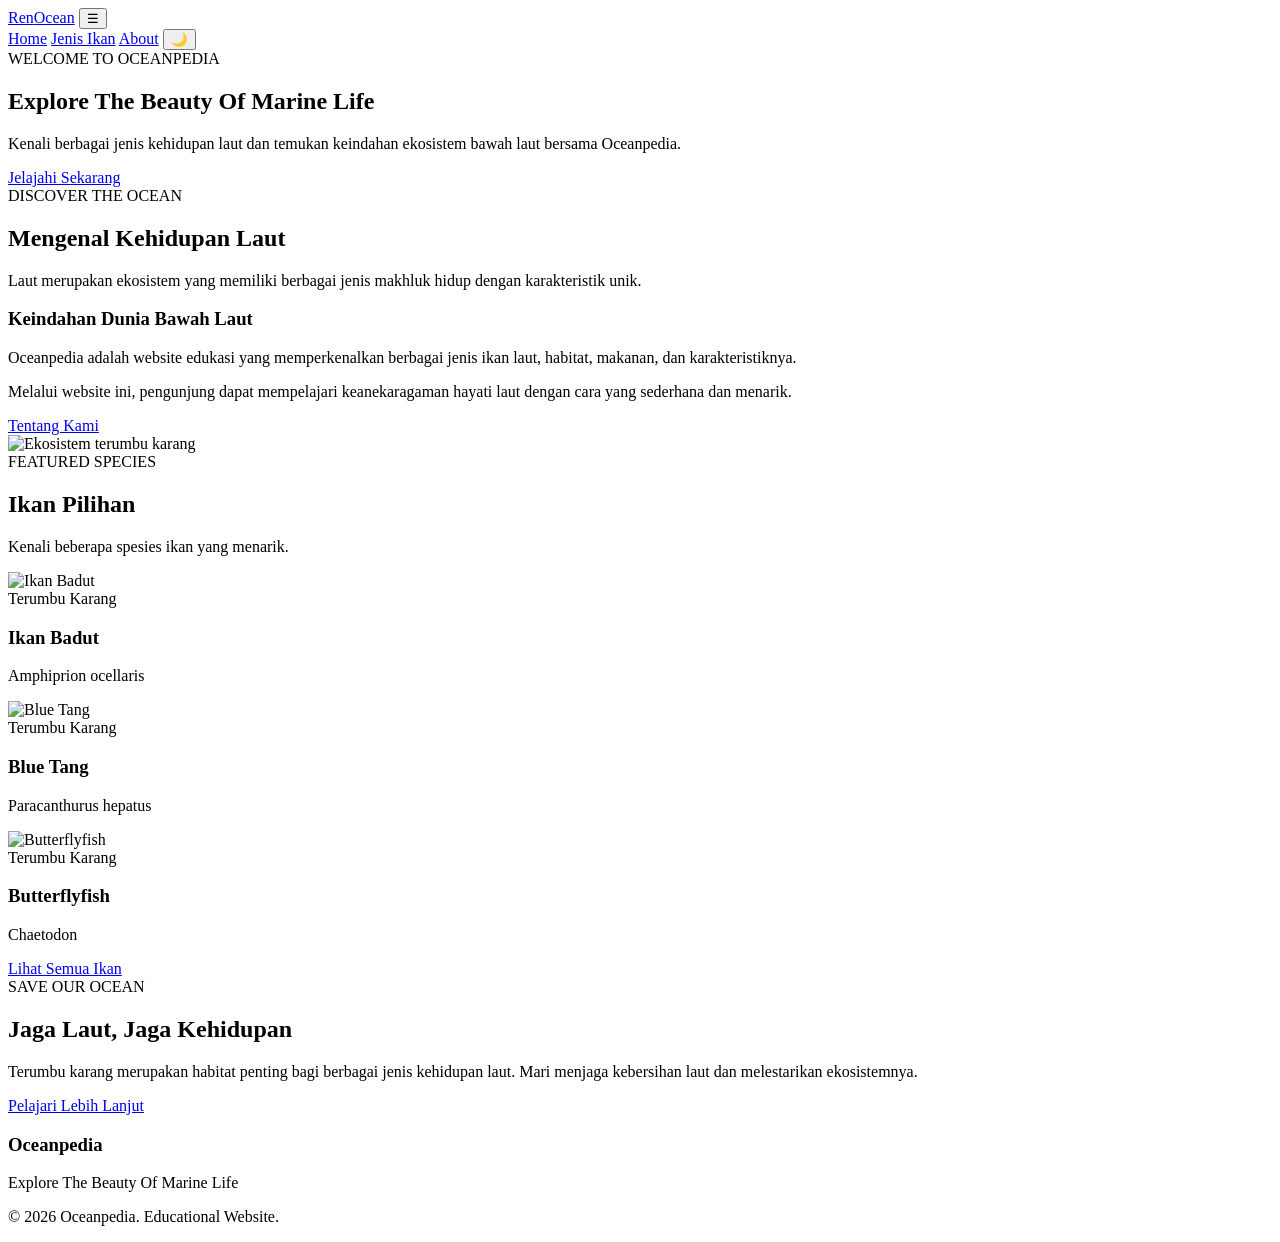
==== index.html @ 37a96e64 "Rename index to index.html" ====
<!DOCTYPE html>
<html lang="id">
<head>
    <meta charset="UTF-8">
    <meta name="viewport" content="width=device-width, initial-scale=1.0">
    <title>RenOcean | Explore Marine Life</title>
    <link rel="stylesheet" href="style.css">
</head>
<body>

<header class="navbar">
    <a href="index.html" class="logo">Ren<span>Ocean</span></a>

    <button class="menu-toggle" id="menuToggle">☰</button>

    <nav id="navMenu">
        <a href="index.html" class="active">Home</a>
        <a href="marine-life.html">Jenis Ikan</a>
        <a href="about.html">About</a>
        <button id="themeToggle" class="theme-btn">🌙</button>
    </nav>
</header>

<main>
    <section class="hero">
        <div class="hero-content">
            <span class="eyebrow">WELCOME TO OCEANPEDIA</span>
            <h1>Explore The Beauty Of Marine Life</h1>
            <p>
                Kenali berbagai jenis kehidupan laut dan temukan
                keindahan ekosistem bawah laut bersama Oceanpedia.
            </p>
            <a href="marine-life.html" class="btn-primary">
                Jelajahi Sekarang
            </a>
        </div>
    </section>

    <section class="section intro">
        <div class="section-heading">
            <span class="eyebrow">DISCOVER THE OCEAN</span>
            <h2>Mengenal Kehidupan Laut</h2>
            <p>
                Laut merupakan ekosistem yang memiliki berbagai
                jenis makhluk hidup dengan karakteristik unik.
            </p>
        </div>

        <div class="intro-grid">
            <div class="intro-text">
                <h3>Keindahan Dunia Bawah Laut</h3>
                <p>
                    Oceanpedia adalah website edukasi yang
                    memperkenalkan berbagai jenis ikan laut,
                    habitat, makanan, dan karakteristiknya.
                </p>
                <p>
                    Melalui website ini, pengunjung dapat
                    mempelajari keanekaragaman hayati laut
                    dengan cara yang sederhana dan menarik.
                </p>
                <a href="about.html" class="btn-secondary">
                    Tentang Kami
                </a>
            </div>

            <img src="images/coral1.jfif"
                 alt="Ekosistem terumbu karang"
                 class="intro-image">
        </div>
    </section>

    <section class="section featured">
        <div class="section-heading">
            <span class="eyebrow">FEATURED SPECIES</span>
            <h2>Ikan Pilihan</h2>
            <p>Kenali beberapa spesies ikan yang menarik.</p>
        </div>

        <div class="card-grid">
            <article class="fish-card">
                <img src="images/clownfish.jfif" alt="Ikan Badut">
                <div class="fish-info">
                    <span class="fish-category">Terumbu Karang</span>
                    <h3>Ikan Badut</h3>
                    <p>Amphiprion ocellaris</p>
                </div>
            </article>

            <article class="fish-card">
                <img src="images/blue-tang.jfif" alt="Blue Tang">
                <div class="fish-info">
                    <span class="fish-category">Terumbu Karang</span>
                    <h3>Blue Tang</h3>
                    <p>Paracanthurus hepatus</p>
                </div>
            </article>

            <article class="fish-card">
                <img src="images/butterflyfish.jfif" alt="Butterflyfish">
                <div class="fish-info">
                    <span class="fish-category">Terumbu Karang</span>
                    <h3>Butterflyfish</h3>
                    <p>Chaetodon</p>
                </div>
            </article>
        </div>

        <div class="center">
            <a href="marine-life.html" class="btn-primary">
                Lihat Semua Ikan
            </a>
        </div>
    </section>

    <section class="conservation">
        <div>
            <span class="eyebrow">SAVE OUR OCEAN</span>
            <h2>Jaga Laut, Jaga Kehidupan</h2>
            <p>
                Terumbu karang merupakan habitat penting bagi
                berbagai jenis kehidupan laut. Mari menjaga
                kebersihan laut dan melestarikan ekosistemnya.
            </p>
            <a href="about.html" class="btn-light">Pelajari Lebih Lanjut</a>
        </div>
    </section>
</main>

<footer class="footer">
    <h3>Oceanpedia</h3>
    <p>Explore The Beauty Of Marine Life</p>
    <p>© 2026 Oceanpedia. Educational Website.</p>
</footer>

<script src="main.js"></script>
</body>
</html>
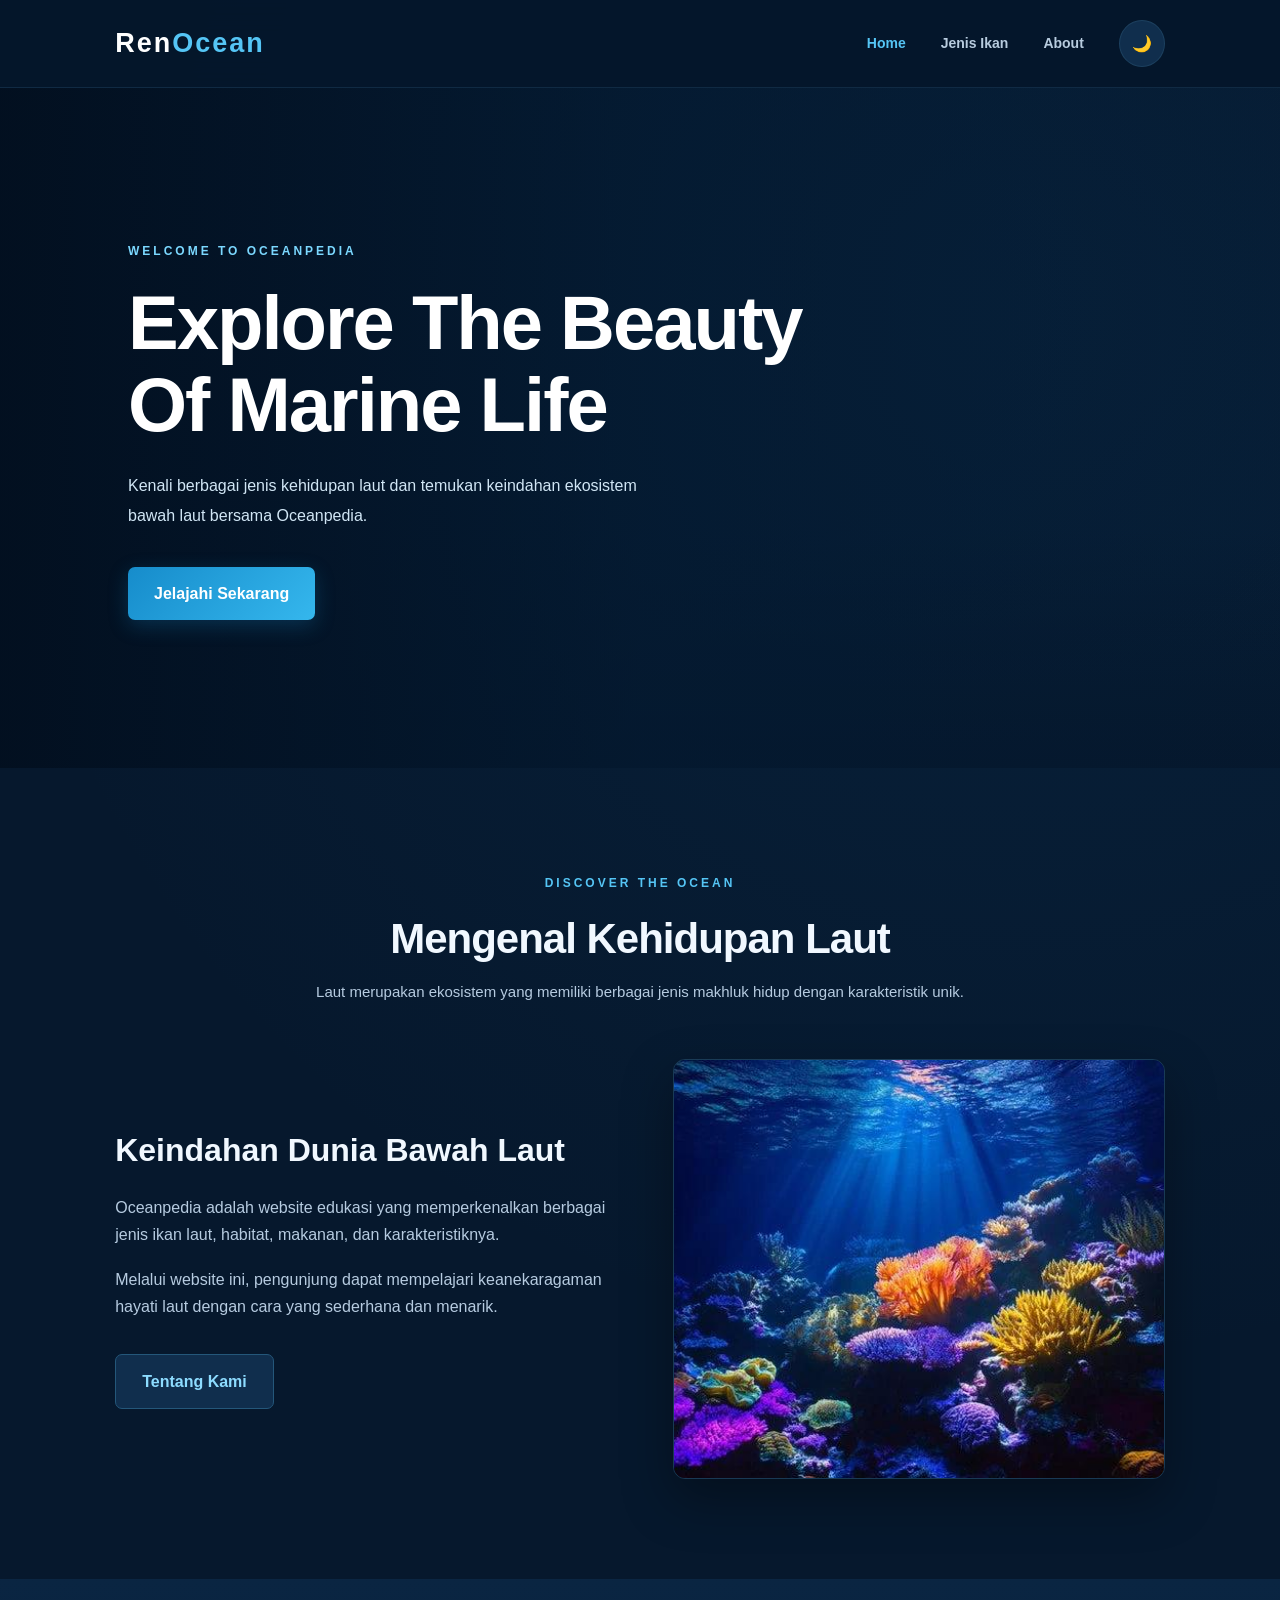
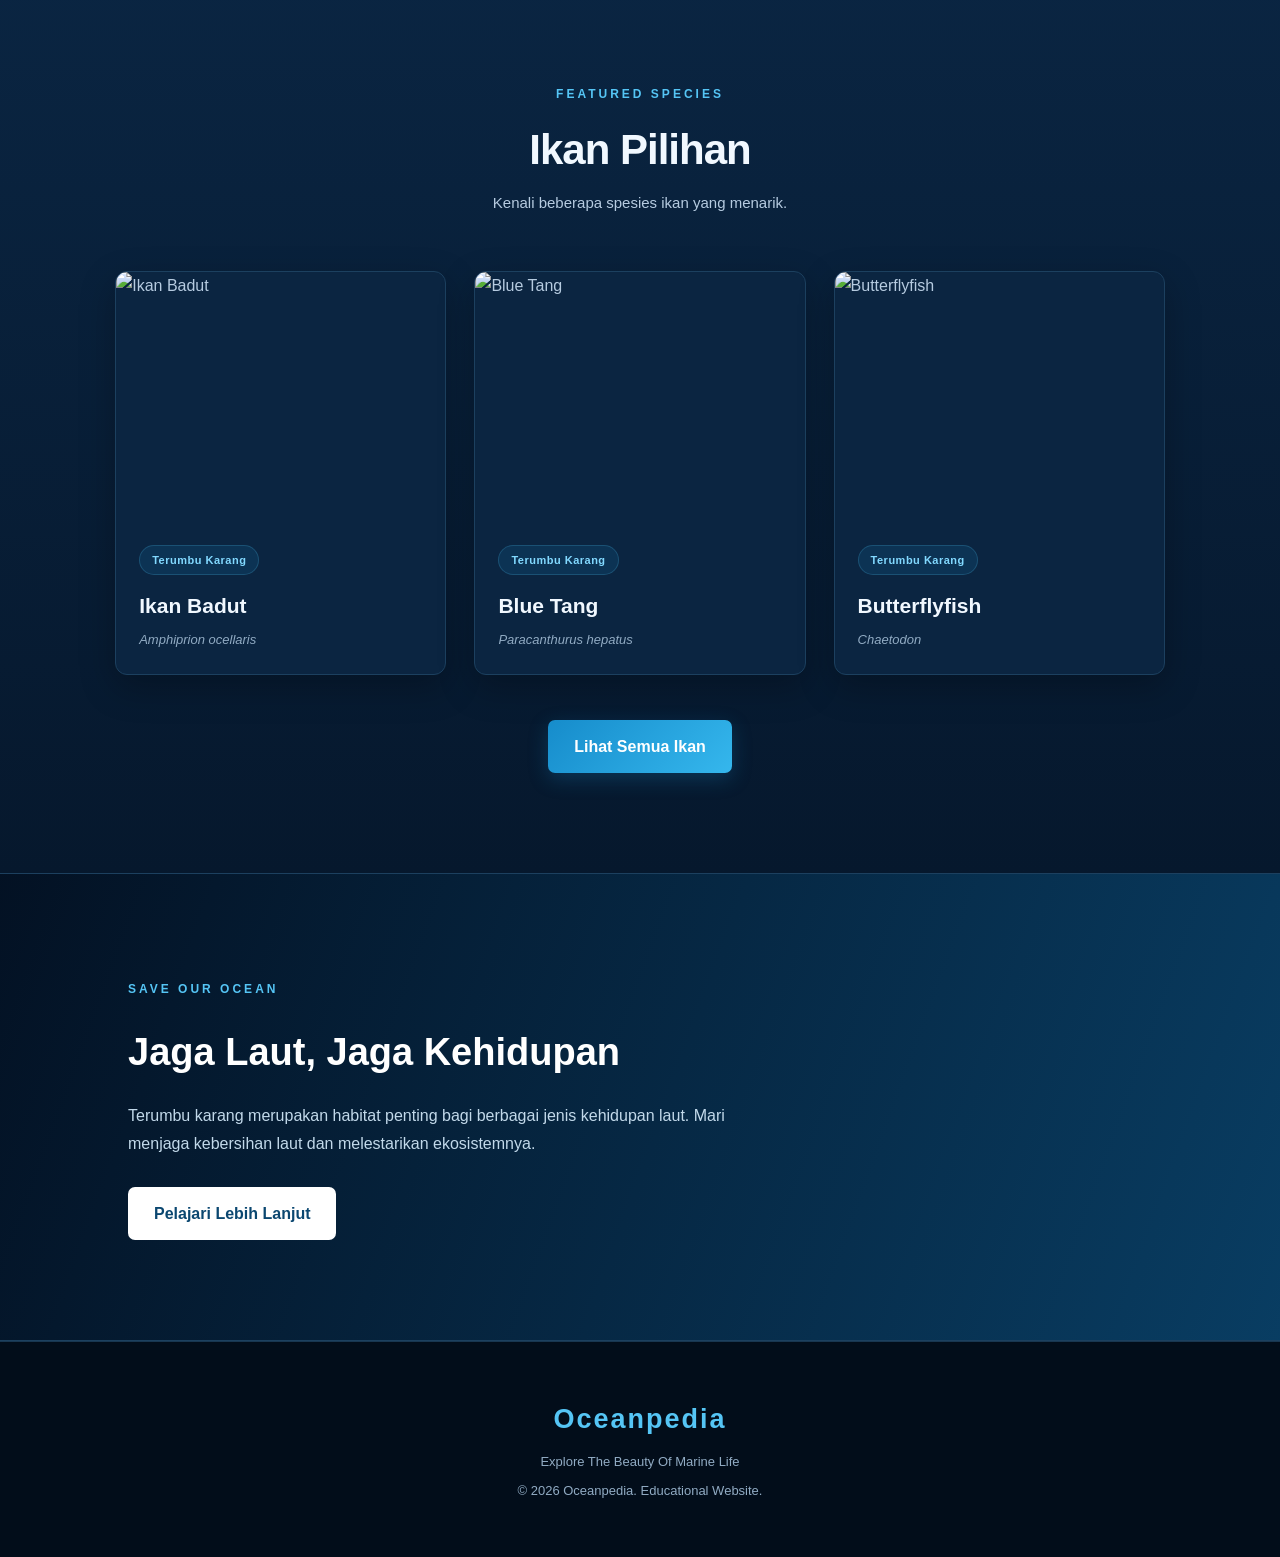
==== commit 0373b7e0: "Update index.html" ====
--- a/index.html
+++ b/index.html
@@ -65,7 +65,7 @@
                 </a>
             </div>
 
-            <img src="images/coral1.jfif"
+            <img src="coral1.jfif"
                  alt="Ekosistem terumbu karang"
                  class="intro-image">
         </div>
--- a/style.css
+++ b/style.css
@@ -0,0 +1,934 @@
+
+/* ==========================================
+   OCEAN WEBSITE - LUXURY DEEP SEA
+   Modern Underwater Explorer Design
+========================================== */
+
+:root {
+    --primary: #168CCB;
+    --secondary: #55C5F5;
+    --light: #102E4D;
+    --white: #FFFFFF;
+    --dark: #F1F8FF;
+    --text: #B6CBE0;
+    --accent: #FFD18A;
+
+    --background: #06182D;
+    --card: #0B2541;
+    --border: #1C405F;
+
+    --shadow: 0 12px 35px rgba(0, 0, 0, 0.25);
+}
+
+body.dark-mode {
+    --primary: #168CCB;
+    --secondary: #55C5F5;
+    --light: #091D34;
+    --white: #061426;
+    --dark: #F1F8FF;
+    --text: #A8C1D9;
+
+    --background: #031020;
+    --card: #071C32;
+    --border: #173550;
+
+    --shadow: 0 12px 35px rgba(0, 0, 0, 0.4);
+}
+
+/* RESET */
+
+* {
+    margin: 0;
+    padding: 0;
+    box-sizing: border-box;
+}
+
+html {
+    scroll-behavior: smooth;
+}
+
+body {
+    font-family: Arial, sans-serif;
+    background:
+        radial-gradient(
+            circle at 80% 10%,
+            rgba(20, 100, 160, 0.12),
+            transparent 35%
+        ),
+        var(--background);
+
+    color: var(--text);
+    line-height: 1.7;
+    transition: 0.3s;
+}
+
+a {
+    text-decoration: none;
+}
+
+img {
+    max-width: 100%;
+    display: block;
+}
+
+button,
+input,
+textarea,
+select {
+    font: inherit;
+}
+
+/* ==========================================
+   NAVBAR
+========================================== */
+
+.navbar {
+    width: 100%;
+    padding: 20px 9%;
+    background: rgba(5, 23, 43, 0.94);
+
+    display: flex;
+    justify-content: space-between;
+    align-items: center;
+
+    position: sticky;
+    top: 0;
+    z-index: 100;
+
+    border-bottom: 1px solid rgba(100, 190, 240, 0.12);
+    backdrop-filter: blur(15px);
+}
+
+.logo {
+    font-size: 27px;
+    font-weight: 800;
+    letter-spacing: 2px;
+    color: white;
+}
+
+.logo span {
+    color: var(--secondary);
+}
+
+.navbar nav {
+    display: flex;
+    align-items: center;
+    gap: 35px;
+}
+
+.navbar nav a {
+    color: #B8CCDF;
+    font-size: 14px;
+    font-weight: 600;
+    transition: 0.3s;
+}
+
+.navbar nav a:hover,
+.navbar nav a.active {
+    color: var(--secondary);
+}
+
+.theme-btn {
+    border: 1px solid var(--border);
+    background: var(--light);
+    color: white;
+    padding: 9px 12px;
+    border-radius: 50%;
+    cursor: pointer;
+    transition: 0.3s;
+}
+
+.theme-btn:hover {
+    background: var(--primary);
+}
+
+.menu-toggle {
+    display: none;
+    border: none;
+    background: none;
+    color: var(--secondary);
+    font-size: 26px;
+    cursor: pointer;
+}
+
+/* ==========================================
+   HERO
+========================================== */
+
+.hero {
+    min-height: 680px;
+
+    display: flex;
+    align-items: center;
+
+    padding: 100px 10%;
+
+    background:
+        linear-gradient(
+            90deg,
+            rgba(2, 15, 31, 0.92),
+            rgba(3, 25, 48, 0.65),
+            rgba(3, 25, 48, 0.15)
+        ),
+        linear-gradient(
+            0deg,
+            #06182D 0%,
+            transparent 35%
+        ),
+        url("../assets/images/coral-reef.jpg");
+
+    background-size: cover;
+    background-position: center;
+
+    color: white;
+    position: relative;
+}
+
+.hero-content {
+    max-width: 720px;
+    position: relative;
+    z-index: 1;
+}
+
+.eyebrow {
+    display: inline-block;
+    color: var(--secondary);
+    font-size: 12px;
+    font-weight: bold;
+    letter-spacing: 3px;
+    margin-bottom: 20px;
+    text-transform: uppercase;
+}
+
+.hero .eyebrow {
+    color: #7BD8FF;
+}
+
+.hero h1 {
+    font-size: clamp(42px, 6vw, 76px);
+    line-height: 1.08;
+    letter-spacing: -2px;
+    margin-bottom: 25px;
+    color: #FFFFFF;
+}
+
+.hero p {
+    max-width: 550px;
+    margin-bottom: 35px;
+    color: #D1E6F5;
+    font-size: 16px;
+    line-height: 1.9;
+}
+
+/* ==========================================
+   BUTTON
+========================================== */
+
+.btn-primary,
+.btn-secondary,
+.btn-light {
+    display: inline-block;
+    padding: 13px 26px;
+    border-radius: 7px;
+    border: none;
+    cursor: pointer;
+    font-weight: bold;
+    transition: 0.3s;
+}
+
+.btn-primary {
+    background: linear-gradient(
+        135deg,
+        #168CCB,
+        #35B7ED
+    );
+
+    color: white;
+    box-shadow: 0 6px 20px rgba(22, 140, 203, 0.25);
+}
+
+.btn-primary:hover {
+    transform: translateY(-4px);
+    box-shadow: 0 10px 25px rgba(22, 140, 203, 0.4);
+}
+
+.btn-secondary {
+    background: #102E4D;
+    color: #8DDCFF;
+    border: 1px solid #24577A;
+}
+
+.btn-secondary:hover {
+    background: #168CCB;
+    color: white;
+}
+
+.btn-light {
+    background: white;
+    color: #0B4770;
+}
+
+.btn-light:hover {
+    background: #BDEAFF;
+}
+
+/* ==========================================
+   SECTION
+========================================== */
+
+.section {
+    padding: 100px 9%;
+}
+
+.section-heading {
+    text-align: center;
+    max-width: 700px;
+    margin: 0 auto 55px;
+}
+
+.section-heading h2 {
+    color: var(--dark);
+    font-size: clamp(28px, 4vw, 42px);
+    line-height: 1.2;
+    margin-bottom: 15px;
+    letter-spacing: -1px;
+}
+
+.section-heading p {
+    color: var(--text);
+    font-size: 15px;
+}
+
+/* ==========================================
+   INTRO
+========================================== */
+
+.intro-grid,
+.about-grid {
+    display: grid;
+    grid-template-columns: 1fr 1fr;
+    align-items: center;
+    gap: 65px;
+}
+
+.intro-text h3 {
+    color: var(--dark);
+    font-size: 32px;
+    line-height: 1.3;
+    margin-bottom: 22px;
+}
+
+.intro-text p {
+    margin-bottom: 18px;
+    color: var(--text);
+}
+
+.intro-text .btn-secondary {
+    margin-top: 15px;
+}
+
+.intro-image,
+.about-grid img {
+    width: 100%;
+    height: 420px;
+    object-fit: cover;
+    border-radius: 12px;
+
+    border: 1px solid rgba(100, 190, 240, 0.2);
+
+    box-shadow:
+        0 20px 50px rgba(0, 0, 0, 0.35);
+}
+
+/* ==========================================
+   FEATURED AND CARD
+========================================== */
+
+.featured {
+    background:
+        linear-gradient(
+            180deg,
+            #0A2542,
+            #06182D
+        );
+}
+
+.card-grid {
+    display: grid;
+    grid-template-columns: repeat(3, 1fr);
+    gap: 28px;
+}
+
+.fish-card,
+.info-card {
+    background: var(--card);
+    border: 1px solid var(--border);
+    border-radius: 12px;
+    overflow: hidden;
+
+    box-shadow: var(--shadow);
+    transition: 0.35s;
+}
+
+.fish-card:hover,
+.info-card:hover {
+    transform: translateY(-8px);
+    border-color: #318DBD;
+    box-shadow: 0 18px 40px rgba(0, 0, 0, 0.35);
+}
+
+.fish-card img {
+    width: 100%;
+    height: 250px;
+    object-fit: cover;
+    transition: 0.5s;
+}
+
+.fish-card:hover img {
+    transform: scale(1.04);
+}
+
+.fish-info {
+    padding: 23px;
+    position: relative;
+}
+
+.fish-category {
+    display: inline-block;
+
+    color: #82D9FF;
+    background: rgba(22, 140, 203, 0.14);
+
+    border: 1px solid rgba(85, 197, 245, 0.2);
+
+    padding: 5px 12px;
+    border-radius: 30px;
+
+    font-size: 11px;
+    font-weight: bold;
+    letter-spacing: 0.5px;
+
+    margin-bottom: 13px;
+}
+
+.fish-info h3 {
+    color: var(--dark);
+    font-size: 21px;
+    margin-bottom: 5px;
+}
+
+.fish-info p {
+    font-size: 13px;
+    font-style: italic;
+    color: #91ABC3;
+}
+
+.fish-info button {
+    margin-top: 18px;
+    margin-right: 5px;
+
+    padding: 9px 14px;
+
+    border: 1px solid #24577A;
+    border-radius: 6px;
+
+    background: #102E4D;
+    color: #8DDCFF;
+
+    cursor: pointer;
+    font-weight: bold;
+    font-size: 12px;
+
+    transition: 0.3s;
+}
+
+.fish-info button:hover {
+    background: #168CCB;
+    border-color: #168CCB;
+    color: white;
+}
+
+.center {
+    text-align: center;
+    margin-top: 45px;
+}
+
+/* ==========================================
+   CONSERVATION
+========================================== */
+
+.conservation {
+    padding: 100px 10%;
+
+    background:
+        linear-gradient(
+            110deg,
+            rgba(3, 17, 35, 0.95),
+            rgba(9, 65, 104, 0.9)
+        );
+
+    border-top: 1px solid var(--border);
+    border-bottom: 1px solid var(--border);
+
+    color: white;
+}
+
+.conservation h2 {
+    font-size: 38px;
+    margin-bottom: 18px;
+}
+
+.conservation p {
+    max-width: 650px;
+    margin-bottom: 30px;
+    color: #C2D9EA;
+}
+
+/* ==========================================
+   PAGE BANNER
+========================================== */
+
+.page-banner {
+    padding: 100px 8%;
+    text-align: center;
+
+    background:
+        radial-gradient(
+            ellipse at center,
+            rgba(24, 115, 171, 0.25),
+            transparent 70%
+        ),
+        #081F38;
+
+    border-bottom: 1px solid var(--border);
+}
+
+.page-banner h1 {
+    font-size: clamp(32px, 5vw, 48px);
+    color: var(--dark);
+    letter-spacing: -1px;
+}
+
+.page-banner p {
+    max-width: 600px;
+    margin: 15px auto 0;
+    color: var(--text);
+}
+
+/* ==========================================
+   CATALOG
+========================================== */
+
+.filter-area {
+    display: grid;
+    grid-template-columns: 2fr 1fr auto;
+    gap: 15px;
+    margin-bottom: 45px;
+}
+
+.filter-area input,
+.filter-area select,
+.contact-form input,
+.contact-form textarea {
+    width: 100%;
+    padding: 14px 17px;
+
+    border: 1px solid var(--border);
+    border-radius: 8px;
+
+    background: var(--card);
+    color: var(--text);
+
+    outline: none;
+    transition: 0.3s;
+}
+
+.filter-area input::placeholder,
+.contact-form input::placeholder,
+.contact-form textarea::placeholder {
+    color: #7895AE;
+}
+
+.filter-area input:focus,
+.filter-area select:focus,
+.contact-form input:focus,
+.contact-form textarea:focus {
+    border-color: var(--secondary);
+    box-shadow: 0 0 0 3px rgba(85, 197, 245, 0.1);
+}
+
+.filter-area select option {
+    background: #0B2541;
+    color: white;
+}
+
+.empty-message {
+    text-align: center;
+    display: none;
+    padding: 40px;
+    color: var(--text);
+}
+
+/* ==========================================
+   MODAL
+========================================== */
+
+.modal {
+    position: fixed;
+    inset: 0;
+
+    background: rgba(0, 8, 22, 0.88);
+
+    display: none;
+    justify-content: center;
+    align-items: center;
+
+    padding: 20px;
+    z-index: 200;
+
+    backdrop-filter: blur(8px);
+}
+
+.modal.active {
+    display: flex;
+}
+
+.modal-content {
+    width: 100%;
+    max-width: 680px;
+    max-height: 90vh;
+
+    overflow-y: auto;
+
+    background: #0B2541;
+    border: 1px solid #245477;
+    border-radius: 14px;
+
+    position: relative;
+
+    box-shadow: 0 25px 70px rgba(0, 0, 0, 0.5);
+}
+
+.modal-content img {
+    width: 100%;
+    height: 310px;
+    object-fit: cover;
+}
+
+.modal-info {
+    padding: 30px;
+}
+
+.modal-info h2 {
+    color: white;
+    font-size: 28px;
+    margin-bottom: 5px;
+}
+
+.scientific {
+    font-style: italic;
+    margin-bottom: 18px;
+    color: #90AEC8;
+}
+
+.detail-item {
+    margin-top: 18px;
+    color: #B6CBE0;
+}
+
+.detail-item strong {
+    color: #55C5F5;
+}
+
+.close-modal {
+    position: absolute;
+    right: 15px;
+    top: 12px;
+
+    border: none;
+    background: #EAF6FF;
+    color: #071B33;
+
+    width: 38px;
+    height: 38px;
+
+    border-radius: 50%;
+    font-size: 25px;
+    cursor: pointer;
+
+    transition: 0.3s;
+}
+
+.close-modal:hover {
+    background: #55C5F5;
+    transform: rotate(90deg);
+}
+
+/* ==========================================
+   ABOUT
+========================================== */
+
+.about-section {
+    background: var(--background);
+}
+
+.about-grid h2 {
+    color: var(--dark);
+    font-size: 38px;
+    line-height: 1.25;
+    margin-bottom: 20px;
+}
+
+.about-grid p {
+    margin-bottom: 18px;
+}
+
+.benefits {
+    background: #0A2542;
+}
+
+.info-card {
+    padding: 35px 25px;
+    text-align: center;
+}
+
+.info-icon {
+    font-size: 42px;
+    margin-bottom: 18px;
+}
+
+.info-card h3 {
+    color: var(--dark);
+    font-size: 20px;
+    margin-bottom: 12px;
+}
+
+.info-card p {
+    color: var(--text);
+    font-size: 14px;
+}
+
+/* ==========================================
+   CONTACT
+========================================== */
+
+.contact-form {
+    max-width: 650px;
+    margin: auto;
+
+    background: var(--card);
+    padding: 35px;
+
+    border: 1px solid var(--border);
+    border-radius: 12px;
+
+    box-shadow: var(--shadow);
+
+    display: flex;
+    flex-direction: column;
+    gap: 15px;
+}
+
+.contact-form label {
+    font-weight: bold;
+    color: var(--dark);
+}
+
+.contact-form textarea {
+    resize: vertical;
+    min-height: 130px;
+}
+
+.contact-form button {
+    margin-top: 10px;
+}
+
+/* ==========================================
+   FOOTER
+========================================== */
+
+.footer {
+    text-align: center;
+    padding: 55px 20px;
+
+    background: #020D1A;
+    color: white;
+
+    border-top: 1px solid #183650;
+}
+
+.footer h3 {
+    color: #55C5F5;
+    font-size: 27px;
+    letter-spacing: 2px;
+    margin-bottom: 8px;
+}
+
+.footer p {
+    font-size: 13px;
+    margin-top: 7px;
+    color: #91ABC3;
+}
+
+/* ==========================================
+   RESPONSIVE TABLET
+========================================== */
+
+@media (max-width: 900px) {
+
+    .card-grid {
+        grid-template-columns: repeat(2, 1fr);
+    }
+
+    .intro-grid,
+    .about-grid {
+        gap: 30px;
+    }
+
+    .filter-area {
+        grid-template-columns: 1fr 1fr;
+    }
+
+    .filter-area button {
+        grid-column: span 2;
+    }
+
+    .navbar {
+        padding: 18px 5%;
+    }
+
+}
+
+/* ==========================================
+   RESPONSIVE MOBILE
+========================================== */
+
+@media (max-width: 650px) {
+
+    .navbar {
+        padding: 16px 6%;
+    }
+
+    .logo {
+        font-size: 23px;
+    }
+
+    .menu-toggle {
+        display: block;
+    }
+
+    .navbar nav {
+        display: none;
+
+        position: absolute;
+        top: 100%;
+        left: 0;
+
+        width: 100%;
+
+        background: #071C32;
+
+        padding: 25px;
+
+        flex-direction: column;
+        gap: 20px;
+
+        border-bottom: 1px solid var(--border);
+        box-shadow: var(--shadow);
+    }
+
+    .navbar nav.show {
+        display: flex;
+    }
+
+    .hero {
+        min-height: 550px;
+        padding: 70px 7%;
+
+        background-position: center;
+    }
+
+    .hero h1 {
+        font-size: 43px;
+    }
+
+    .hero p {
+        font-size: 14px;
+    }
+
+    .section {
+        padding: 70px 6%;
+    }
+
+    .section-heading {
+        margin-bottom: 35px;
+    }
+
+    .section-heading h2 {
+        font-size: 29px;
+    }
+
+    .intro-grid,
+    .about-grid {
+        grid-template-columns: 1fr;
+        gap: 30px;
+    }
+
+    .intro-text h3 {
+        font-size: 27px;
+    }
+
+    .intro-image,
+    .about-grid img {
+        height: 280px;
+    }
+
+    .card-grid {
+        grid-template-columns: 1fr;
+        gap: 22px;
+    }
+
+    .fish-card img {
+        height: 240px;
+    }
+
+    .filter-area {
+        grid-template-columns: 1fr;
+    }
+
+    .filter-area button {
+        grid-column: auto;
+    }
+
+    .page-banner {
+        padding: 75px 6%;
+    }
+
+    .page-banner h1 {
+        font-size: 32px;
+    }
+
+    .conservation {
+        padding: 70px 7%;
+    }
+
+    .conservation h2 {
+        font-size: 29px;
+    }
+
+    .modal-content img {
+        height: 220px;
+    }
+
+    .modal-info {
+        padding: 22px;
+    }
+
+    .contact-form {
+        padding: 23px;
+    }
+
+    .footer {
+        padding: 40px 15px;
+    }
+}
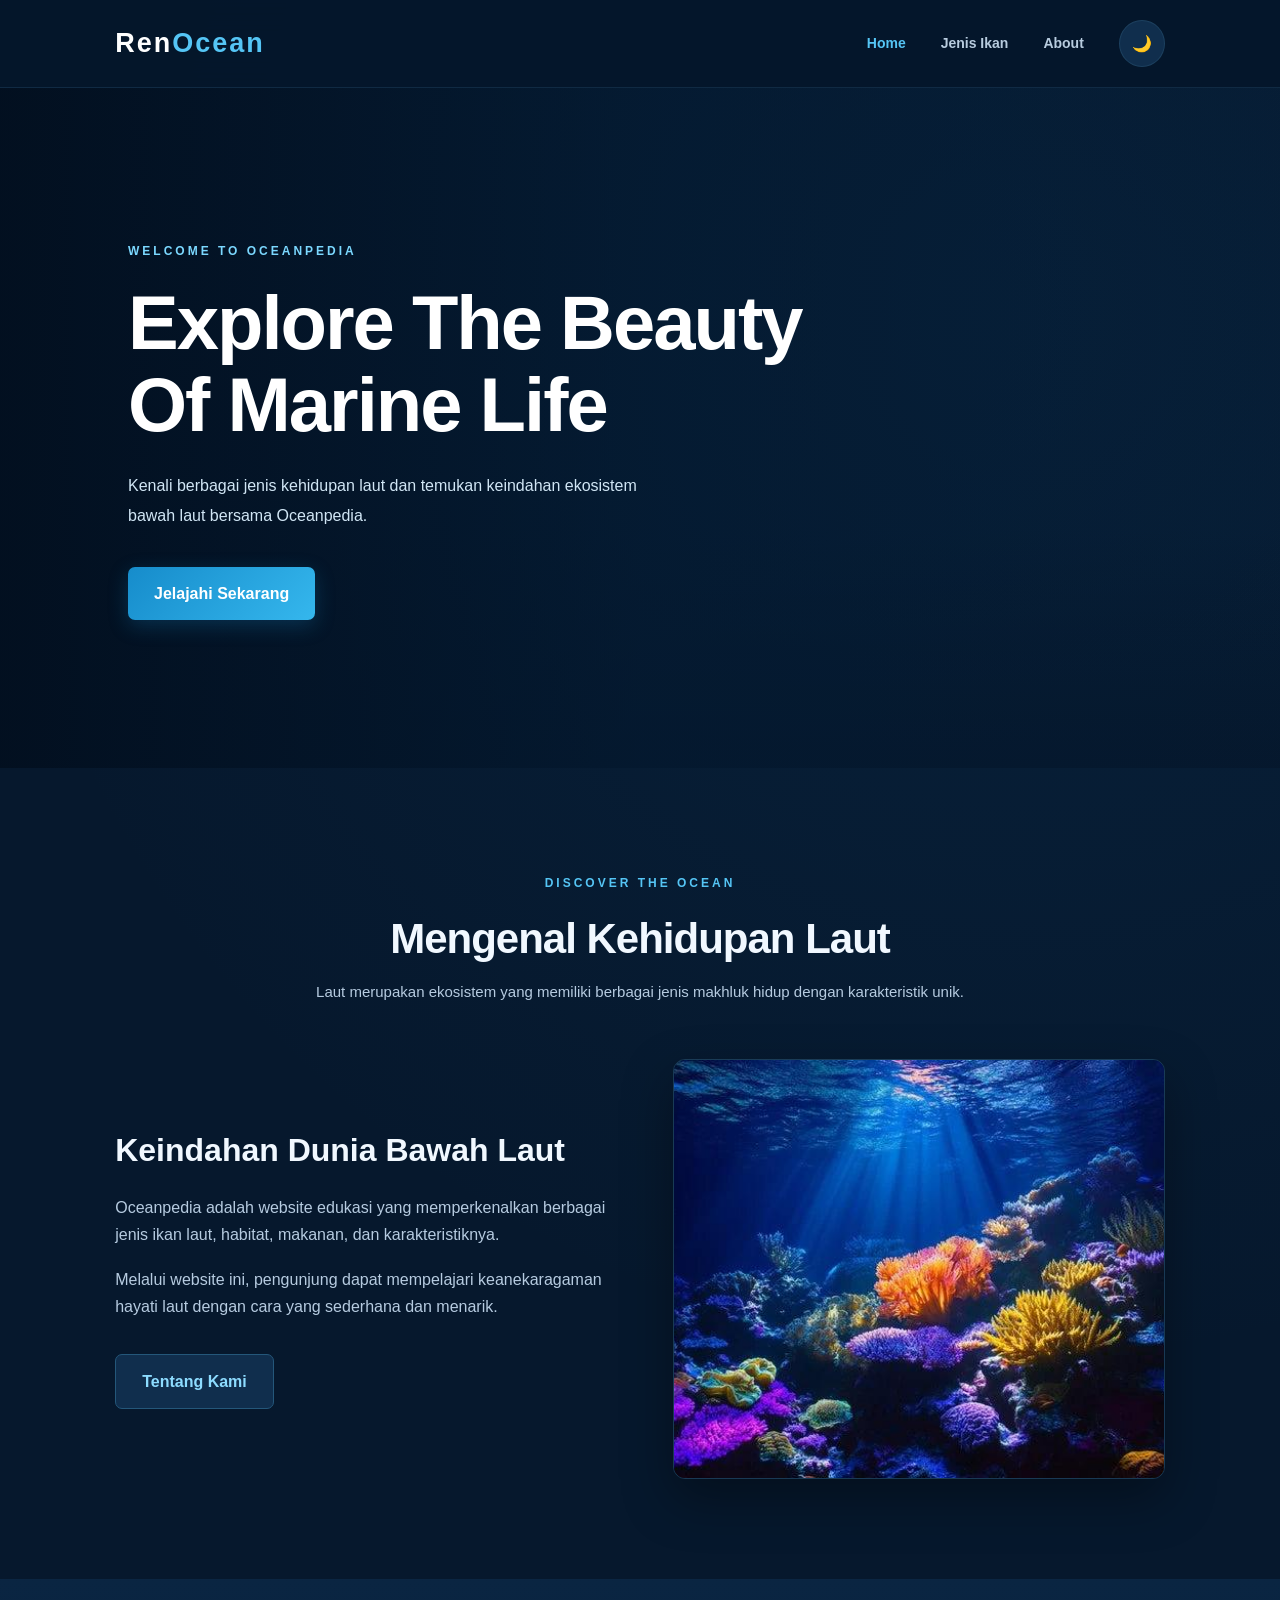
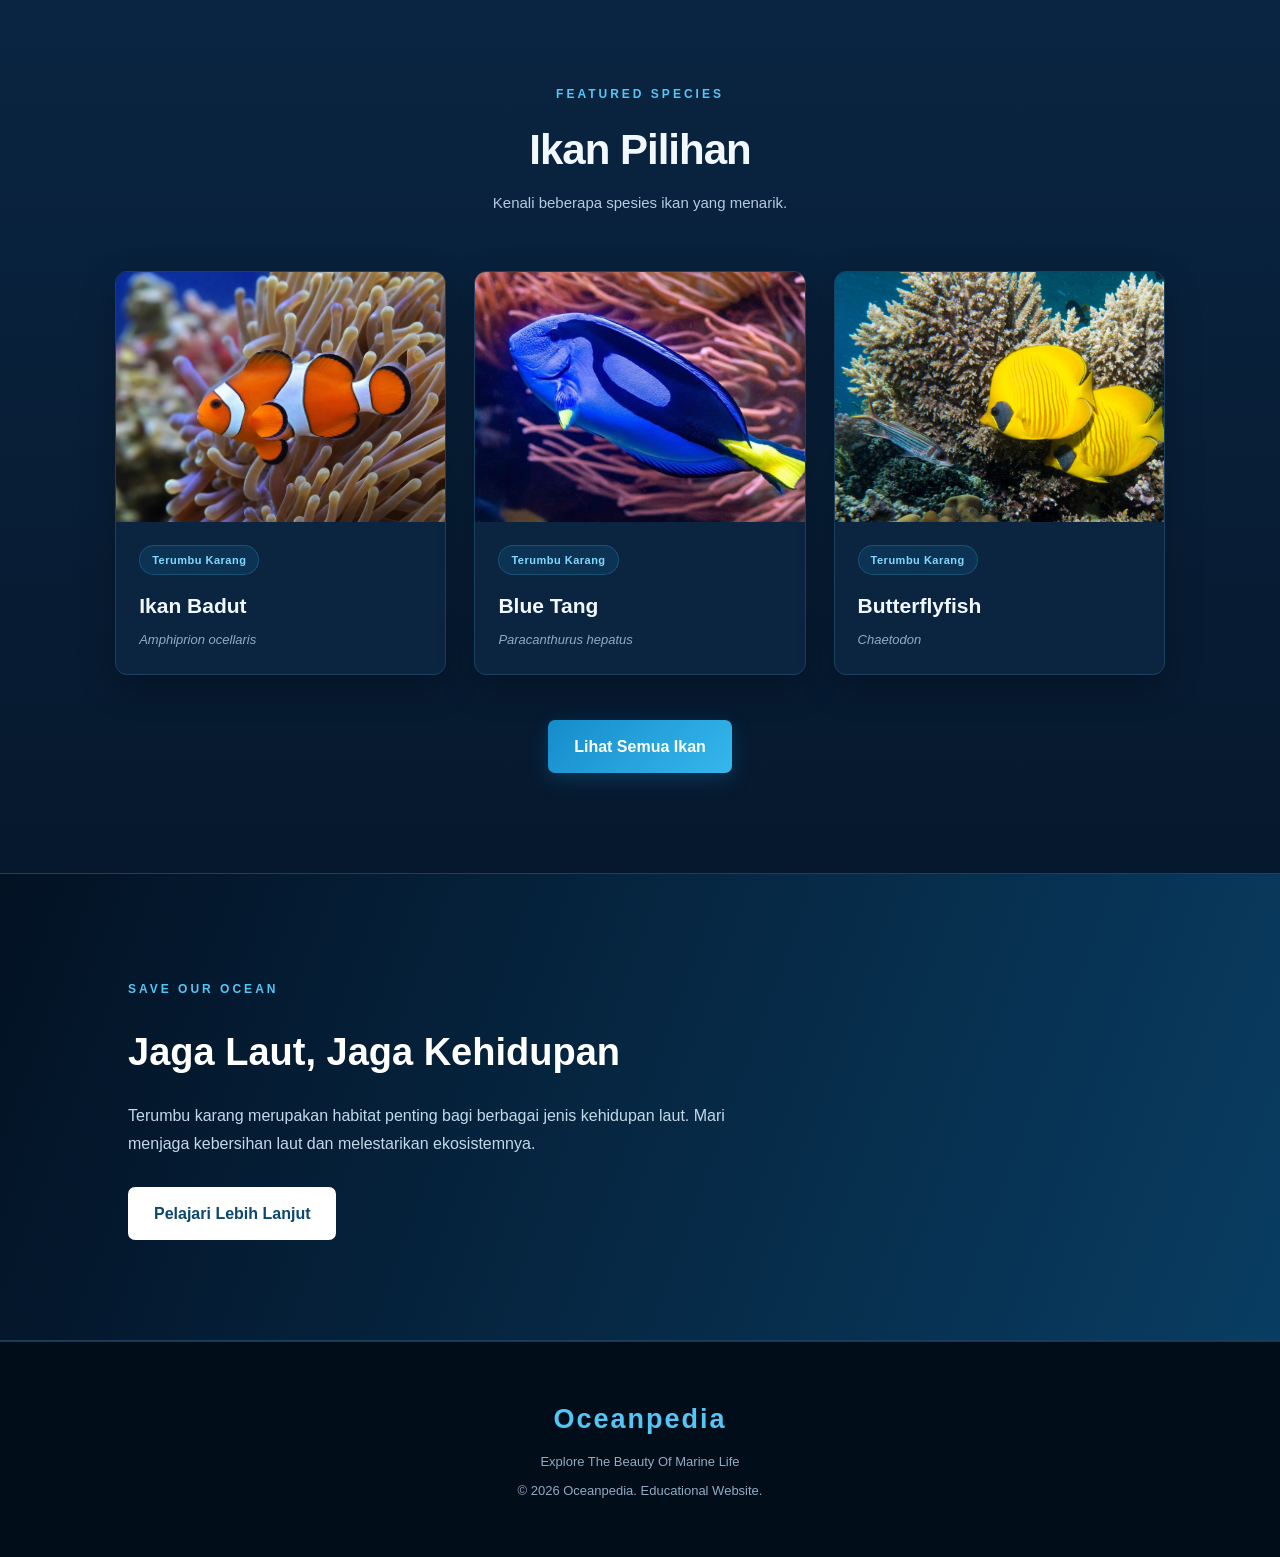
==== commit b6e666b5: "Update image source paths for fish cards" ====
--- a/index.html
+++ b/index.html
@@ -80,7 +80,7 @@
 
         <div class="card-grid">
             <article class="fish-card">
-                <img src="images/clownfish.jfif" alt="Ikan Badut">
+                <img src="clownfish.jfif" alt="Ikan Badut">
                 <div class="fish-info">
                     <span class="fish-category">Terumbu Karang</span>
                     <h3>Ikan Badut</h3>
@@ -89,7 +89,7 @@
             </article>
 
             <article class="fish-card">
-                <img src="images/blue-tang.jfif" alt="Blue Tang">
+                <img src="blue-tang.jfif" alt="Blue Tang">
                 <div class="fish-info">
                     <span class="fish-category">Terumbu Karang</span>
                     <h3>Blue Tang</h3>
@@ -98,7 +98,7 @@
             </article>
 
             <article class="fish-card">
-                <img src="images/butterflyfish.jfif" alt="Butterflyfish">
+                <img src="butterflyfish.jfif" alt="Butterflyfish">
                 <div class="fish-info">
                     <span class="fish-category">Terumbu Karang</span>
                     <h3>Butterflyfish</h3>
